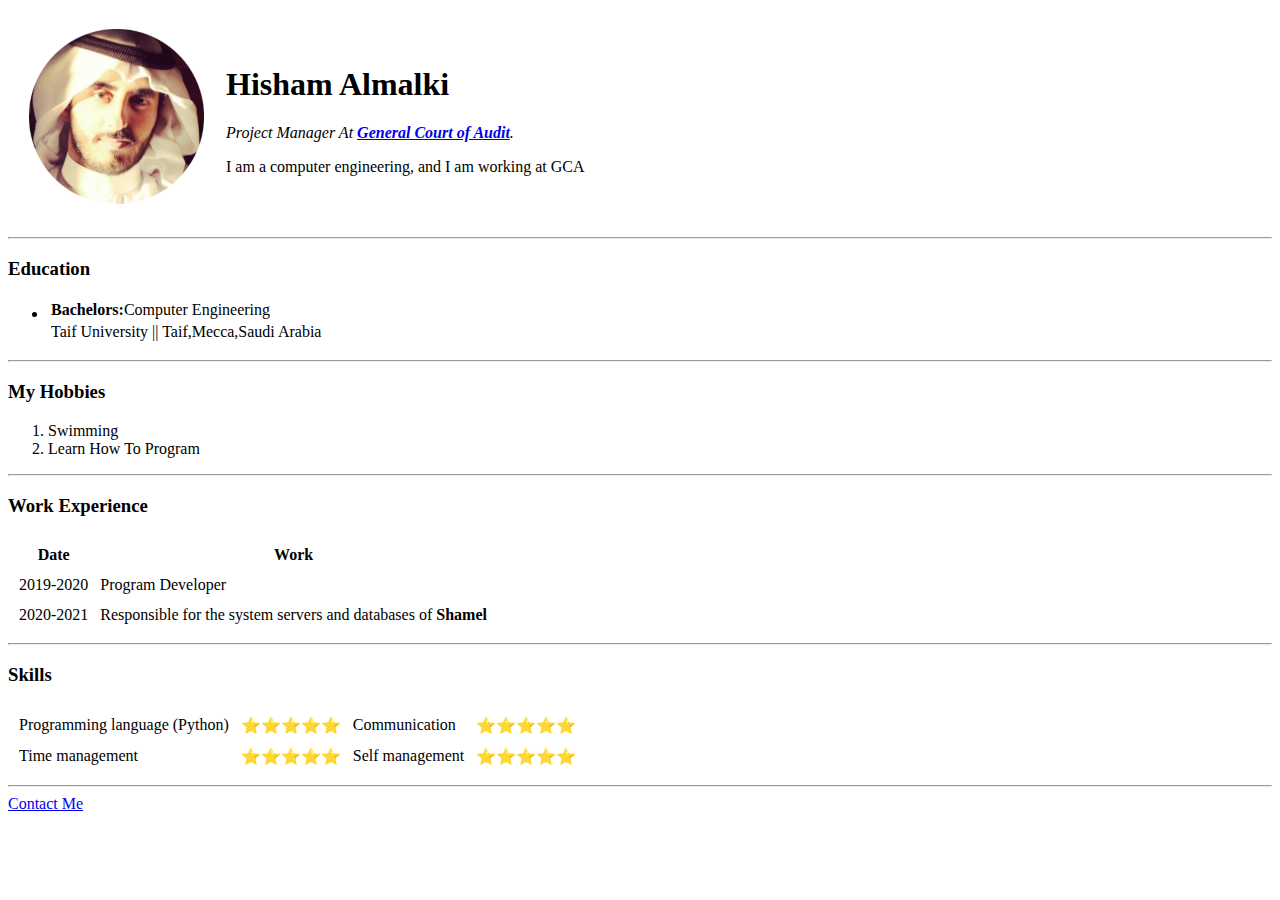
==== index.html @ 1a754b3f "add initial CV website files" ====
<!DOCTYPE html>
<html lang="en">
    <head>
        <meta charset="UTF-8">
        <title>Hisham's Persona Site</title>
    </head>
    <body>
        <table cellspacing="20">
            <tr>
                <td>
                    <img src="hisham.png" alt="hisham's profile pictures">
                </td>
                <td>
                    <h1>Hisham Almalki</h1>
                    <p><em>Project Manager At <strong><a href="https://www.gca.gov.sa/MenuDetails?id=2">General Court of Audit</a></strong>.</em></p>
                    <p>I am a computer engineering, and I am working at GCA</p>
                </td>
            </tr>
        </table>

        <hr>
        <h3>Education</h3>
        <ul>
            <li>
                <table>
                    <tr>
                        <td>
                            <strong>Bachelors:</strong>Computer Engineering
                        </td>
                    </tr>
                  <tr>
                        <td>
                            Taif University || Taif,Mecca,Saudi Arabia
                        </td>
                    </tr>
                </table>
            </li>

        </ul>
        <hr>
        <h3>My Hobbies</h3>
        <ol>
            <li>Swimming</li>
            <li>Learn How To Program</li>
        </ol>
        <hr>
        <h3>Work Experience</h3>
        <table cellspacing="10">
            <thead>
                <tr>
                <th>Date</th>
                <th>Work</th>
                </tr>
            </thead>
            <tbody>
            <tr>
                <td>
                    2019-2020
                </td>
                <td>
                    Program Developer
                </td>
            </tr>
            <tr>
                <td>
                    2020-2021
                </td>
                <td>
                    Responsible for the system servers and databases of <strong>Shamel</strong>
                </td>
            </tr>

            </tbody>

        </table>
        <hr>
        <h3>Skills</h3>
        <table cellspacing="10">
            <tr>
                <td>Programming language (Python)</td>
                <td>⭐⭐⭐⭐⭐</td>
                <td>Communication</td>
                <td>⭐⭐⭐⭐⭐</td>
            </tr>
            <tr>
                <td>Time management</td>
                <td>⭐⭐⭐⭐⭐</td>
                <td>Self management</td>
                <td>⭐⭐⭐⭐⭐</td>
            </tr>
        </table>

        <hr>
        <a href="contact.html">Contact Me</a>

    </body>
</html>
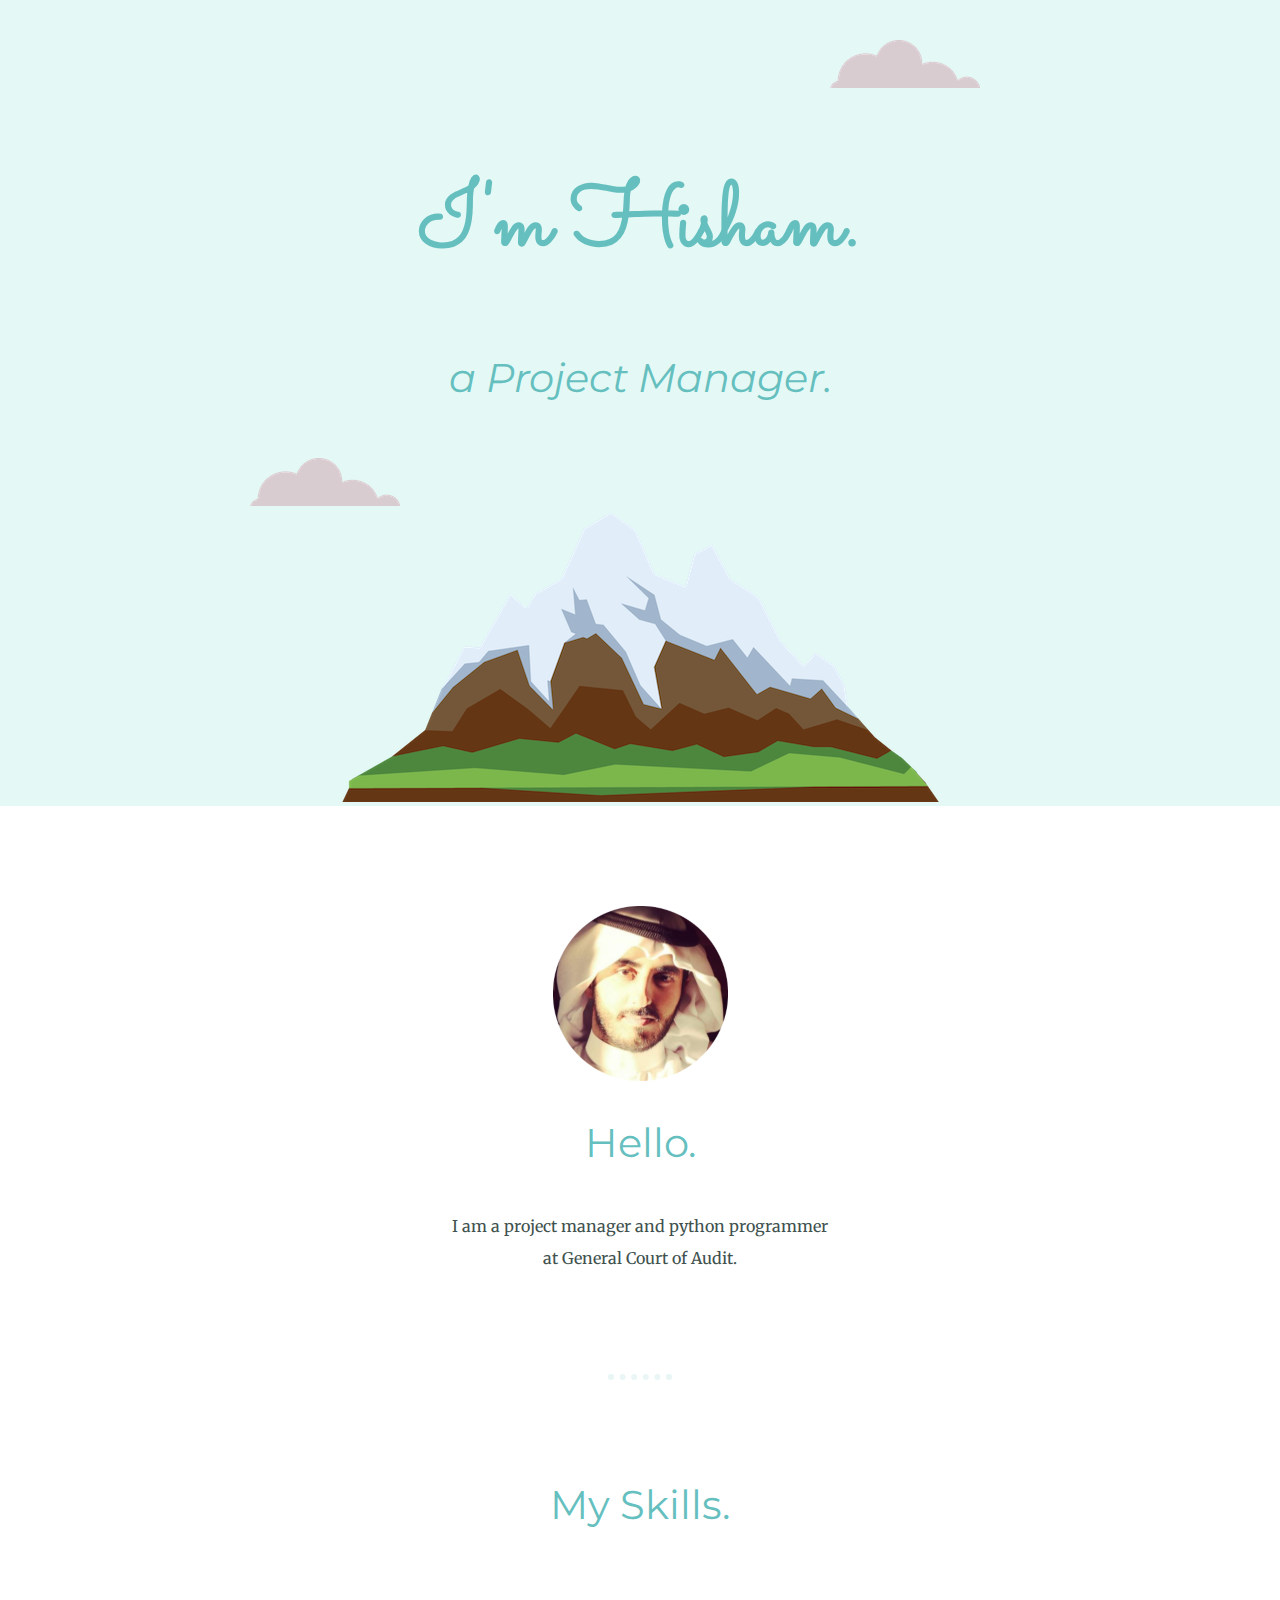
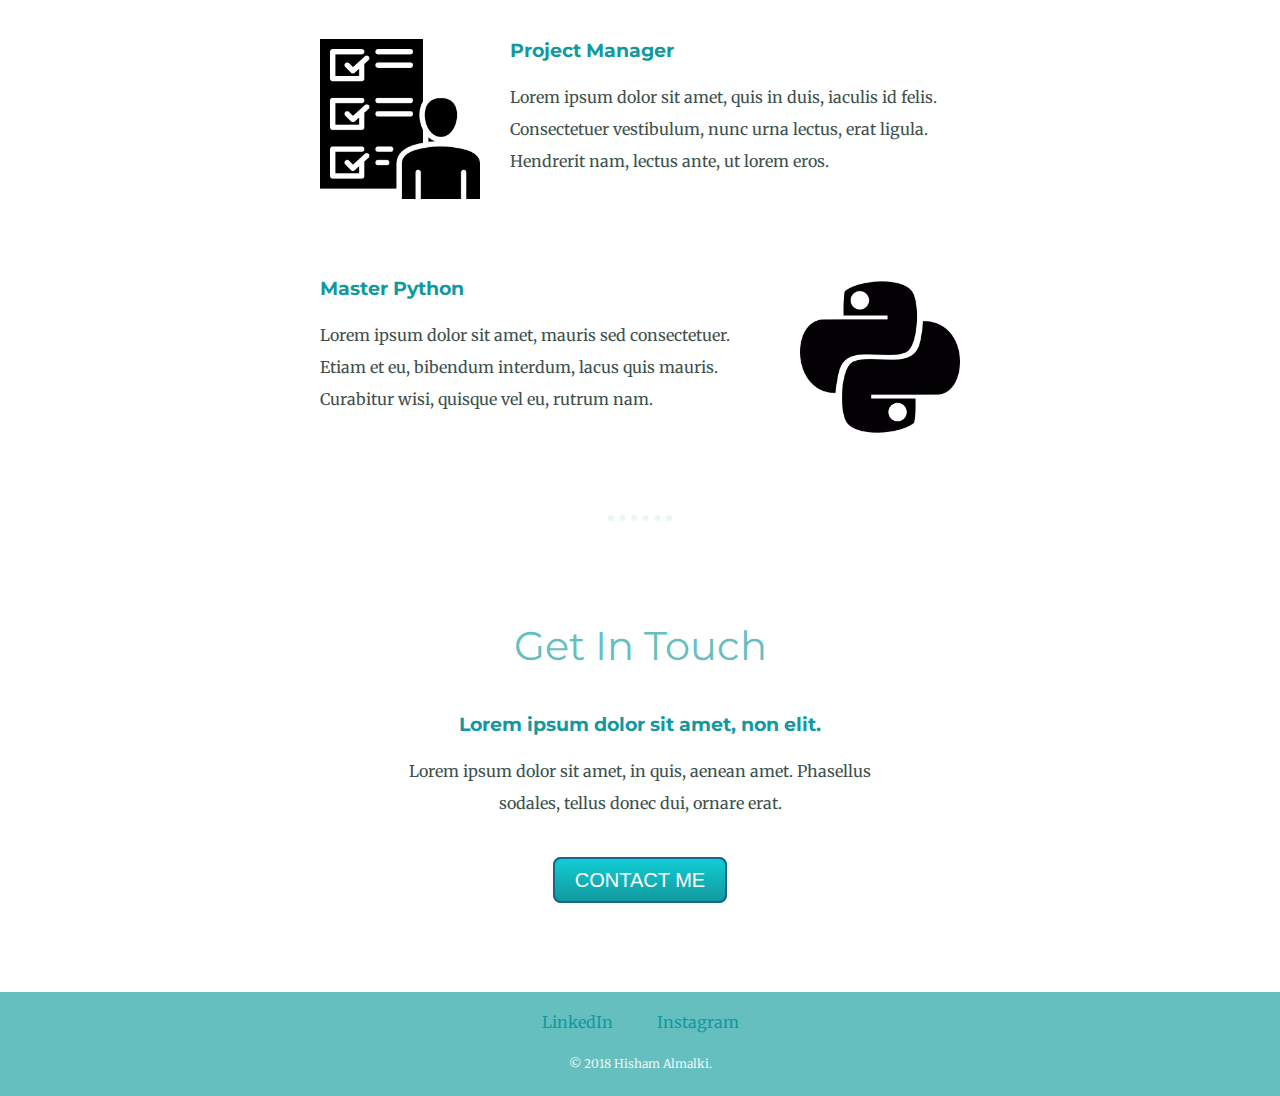
==== commit 4ba8ef2b: "Add files via upload" ====
--- a/index.html
+++ b/index.html
@@ -1,97 +1,59 @@
-<!DOCTYPE html>
-<html lang="en">
-    <head>
-        <meta charset="UTF-8">
-        <title>Hisham's Persona Site</title>
-    </head>
-    <body>
-        <table cellspacing="20">
-            <tr>
-                <td>
-                    <img src="hisham.png" alt="hisham's profile pictures">
-                </td>
-                <td>
-                    <h1>Hisham Almalki</h1>
-                    <p><em>Project Manager At <strong><a href="https://www.gca.gov.sa/MenuDetails?id=2">General Court of Audit</a></strong>.</em></p>
-                    <p>I am a computer engineering, and I am working at GCA</p>
-                </td>
-            </tr>
-        </table>
-
-        <hr>
-        <h3>Education</h3>
-        <ul>
-            <li>
-                <table>
-                    <tr>
-                        <td>
-                            <strong>Bachelors:</strong>Computer Engineering
-                        </td>
-                    </tr>
-                  <tr>
-                        <td>
-                            Taif University || Taif,Mecca,Saudi Arabia
-                        </td>
-                    </tr>
-                </table>
-            </li>
-
-        </ul>
-        <hr>
-        <h3>My Hobbies</h3>
-        <ol>
-            <li>Swimming</li>
-            <li>Learn How To Program</li>
-        </ol>
-        <hr>
-        <h3>Work Experience</h3>
-        <table cellspacing="10">
-            <thead>
-                <tr>
-                <th>Date</th>
-                <th>Work</th>
-                </tr>
-            </thead>
-            <tbody>
-            <tr>
-                <td>
-                    2019-2020
-                </td>
-                <td>
-                    Program Developer
-                </td>
-            </tr>
-            <tr>
-                <td>
-                    2020-2021
-                </td>
-                <td>
-                    Responsible for the system servers and databases of <strong>Shamel</strong>
-                </td>
-            </tr>
-
-            </tbody>
-
-        </table>
-        <hr>
-        <h3>Skills</h3>
-        <table cellspacing="10">
-            <tr>
-                <td>Programming language (Python)</td>
-                <td>⭐⭐⭐⭐⭐</td>
-                <td>Communication</td>
-                <td>⭐⭐⭐⭐⭐</td>
-            </tr>
-            <tr>
-                <td>Time management</td>
-                <td>⭐⭐⭐⭐⭐</td>
-                <td>Self management</td>
-                <td>⭐⭐⭐⭐⭐</td>
-            </tr>
-        </table>
-
-        <hr>
-        <a href="contact.html">Contact Me</a>
-
-    </body>
-</html>+<!DOCTYPE html>
+<html lang="en" dir="ltr">
+  <head>
+    <meta charset="utf-8">
+    <title>Hisham Almalki</title>
+    <link rel="stylesheet" href="css/styles.css">
+    <link rel="icon" href="favicon.ico">
+    <link rel="preconnect" href="https://fonts.googleapis.com">
+<link rel="preconnect" href="https://fonts.gstatic.com" crossorigin>
+<link href="https://fonts.googleapis.com/css2?family=Merriweather&family=Montserrat&family=Sacramento&display=swap" rel="stylesheet">
+  </head>
+  <body>
+
+    <div class="top-container">
+      <img class="top-cloud" src="images/cloud.png" alt="">
+      <h1>I'm Hisham.</h1>
+      <h2><em>a Project Manager.</em></h2>
+      <img class="bottom-cloud" src="images/cloud.png" alt="">
+      <img src="images/mountain.png" alt="">
+    </div>
+
+    <div class="middle-container">
+      <div class="profile">
+        <img src="images/hisham.png" alt="hisham's photo">
+        <h2>Hello.</h2>
+        <p class="intro">I am a project manager and python programmer at General Court of Audit.</p>
+      </div>
+      <hr>
+      <div class="skills">
+        <h2>My Skills.</h2>
+        <div class="skill-row">
+          <img class="pm" src="images/project-management.png" alt="chillies">
+          <h3>Project Manager</h3>
+          <p>Lorem ipsum dolor sit amet, quis in duis, iaculis id felis. Consectetuer vestibulum, nunc urna lectus, erat ligula. Hendrerit nam, lectus ante, ut lorem eros.</p>
+        </div>
+        <div class="skill-row">
+          <img class="python-logo" src="images/python.png" alt="chillies">
+          <h3>Master Python</h3>
+          <p>Lorem ipsum dolor sit amet, mauris sed consectetuer. Etiam et eu, bibendum interdum, lacus quis mauris. Curabitur wisi, quisque vel eu, rutrum nam.</p>
+        </div>
+      </div>
+      <hr>
+      <div class="contact-me">
+        <h2>Get In Touch</h2>
+        <h3>Lorem ipsum dolor sit amet, non elit.</h3>
+        <p>Lorem ipsum dolor sit amet, in quis, aenean amet. Phasellus sodales, tellus donec dui, ornare erat.</p>
+        <a class="btn" href="mailto:hisham-1441@hotmail.com">CONTACT ME</a>
+      </div>
+    </div>
+
+
+    <div class="bottom-container">
+      <a class="footer-link" href="https://www.linkedin.com/in/hisham-almalki-653abb21b/">LinkedIn</a>
+      <a class="footer-link" href="https://www.instagram.com/hisham1441/">Instagram</a>
+      <p class="coputights">© 2018 Hisham Almalki.</p>
+    </div>
+
+  </body>
+</html>
--- a/css/styles.css
+++ b/css/styles.css
@@ -0,0 +1,145 @@
+body{
+  color: #40514E;
+  margin: 0;
+  text-align: center;
+  font-family: 'Merriweather', serif;
+}
+
+h1{
+  font-size: 5.625rem;
+  margin-top: 50px auto 0 auto;
+  font-family: 'Sacramento', cursive;
+  color: #66BFBF;
+}
+
+h2{
+  font-size: 2.5rem;
+  font-family: 'Montserrat', sans-serif;
+  font-weight: normal;
+  color: #66BFBF;
+  padding-bottom: 10px;
+}
+
+h3{
+  font-family: 'Montserrat', sans-serif;
+  color: #11999E;
+}
+
+p{
+
+  line-height: 2;
+  margin-bottom: 50px;
+}
+
+hr{
+  border: dotted #EAF6F6 6px;
+  border-bottom: none;
+  width: 4%;
+  margin: 100px auto;
+}
+
+a{
+    color: #11999E;
+    font-family: 'Merriweather', serif;
+    margin: 10px 20px;
+    text-decoration: none;
+}
+
+a:hover{
+  color: #eaf6f6;
+
+}
+
+.top-container{
+
+  background-color: #E4F9F5;
+  position: relative;
+  padding-top: 100px;
+}
+
+.middle-container{
+  margin: 100px 0 ;
+}
+
+.bottom-container{
+  background-color: #66BFBF;
+  padding-top: 20px;
+  padding-bottom: 0;
+}
+
+.top-cloud{
+  position: absolute;
+  right: 300px;
+  top: 40px;
+}
+
+
+.bottom-cloud{
+  position: absolute;
+  left: 250px;
+  bottom: 300px;
+}
+
+.skill-row{
+  width: 50%;
+  margin: 100px auto 100px auto;
+  text-align: left;
+}
+
+.intro{
+  width: 30%;
+  margin:  auto;
+
+}
+
+.pm{
+  width: 25%;
+  float: left;
+  margin-right: 30px;
+}
+
+.python-logo{
+  width: 25%;
+  float: right;
+  margin-left: 30px;
+}
+
+.contact-me{
+  width: 40%;
+  margin: 40px auto 60px auto;
+}
+
+.btn {
+  background: #11CDD4;
+  background-image: -webkit-linear-gradient(top, #11CDD4, #11999E);
+  background-image: -moz-linear-gradient(top, #11CDD4, #11999E);
+  background-image: -ms-linear-gradient(top, #11CDD4, #11999E);
+  background-image: -o-linear-gradient(top, #11CDD4, #11999E);
+  background-image: linear-gradient(to bottom, #11CDD4, #11999E);
+  -webkit-border-radius: 8;
+  -moz-border-radius: 8;
+  border-radius: 8px;
+  font-family: Arial;
+  color: #ffffff;
+  font-size: 20px;
+  padding: 10px 20px 10px 20px;
+  border: solid #1f628d 2px;
+  text-decoration: none;
+}
+
+.btn:hover {
+  background: #30E3CB;
+  background-image: -webkit-linear-gradient(top, #30E3CB, #2BC4AD);
+  background-image: -moz-linear-gradient(top, #30E3CB, #2BC4AD);
+  background-image: -ms-linear-gradient(top, #30E3CB, #2BC4AD);
+  background-image: -o-linear-gradient(top, #30E3CB, #2BC4AD);
+  background-image: linear-gradient(to bottom, #30E3CB, #2BC4AD);
+  text-decoration: none;
+}
+
+.coputights{
+  color: #eaf6f6;
+  font-size: 0.75rem;
+  padding: 20px;
+  margin: auto;
+}
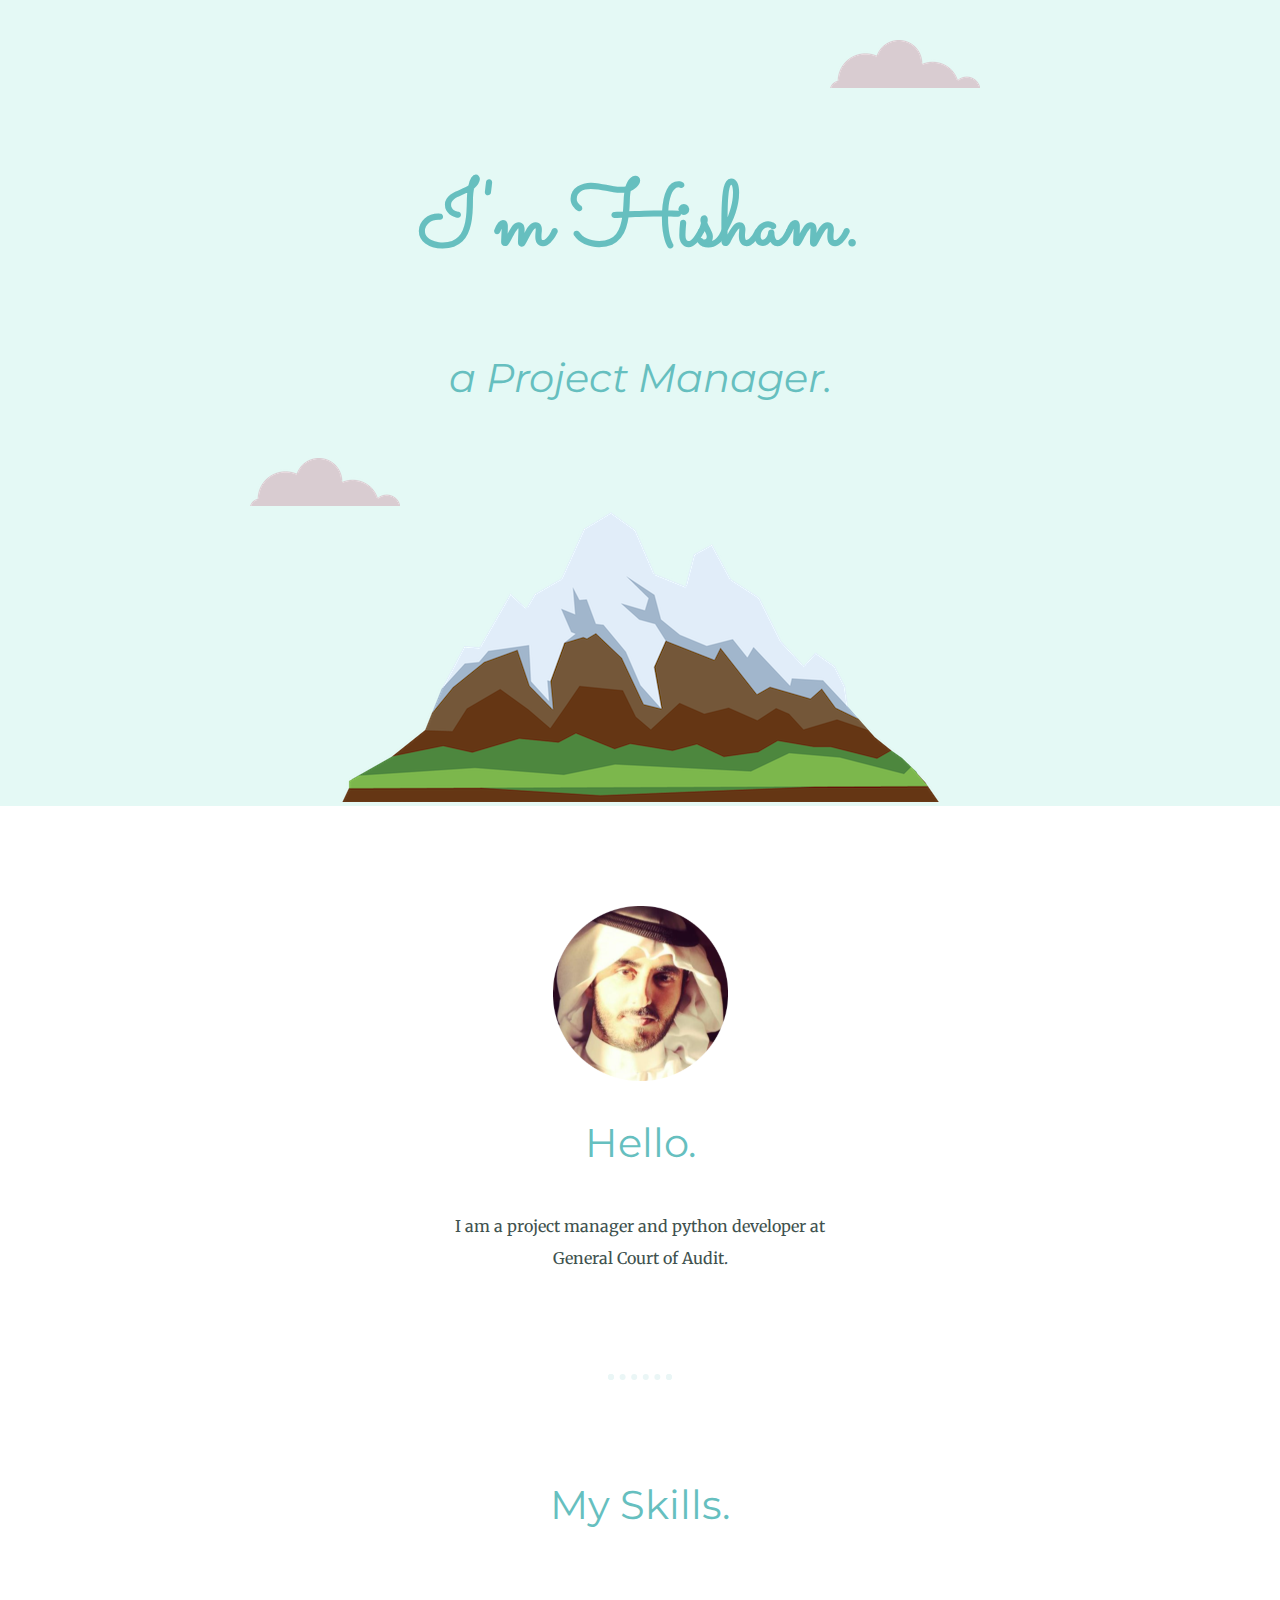
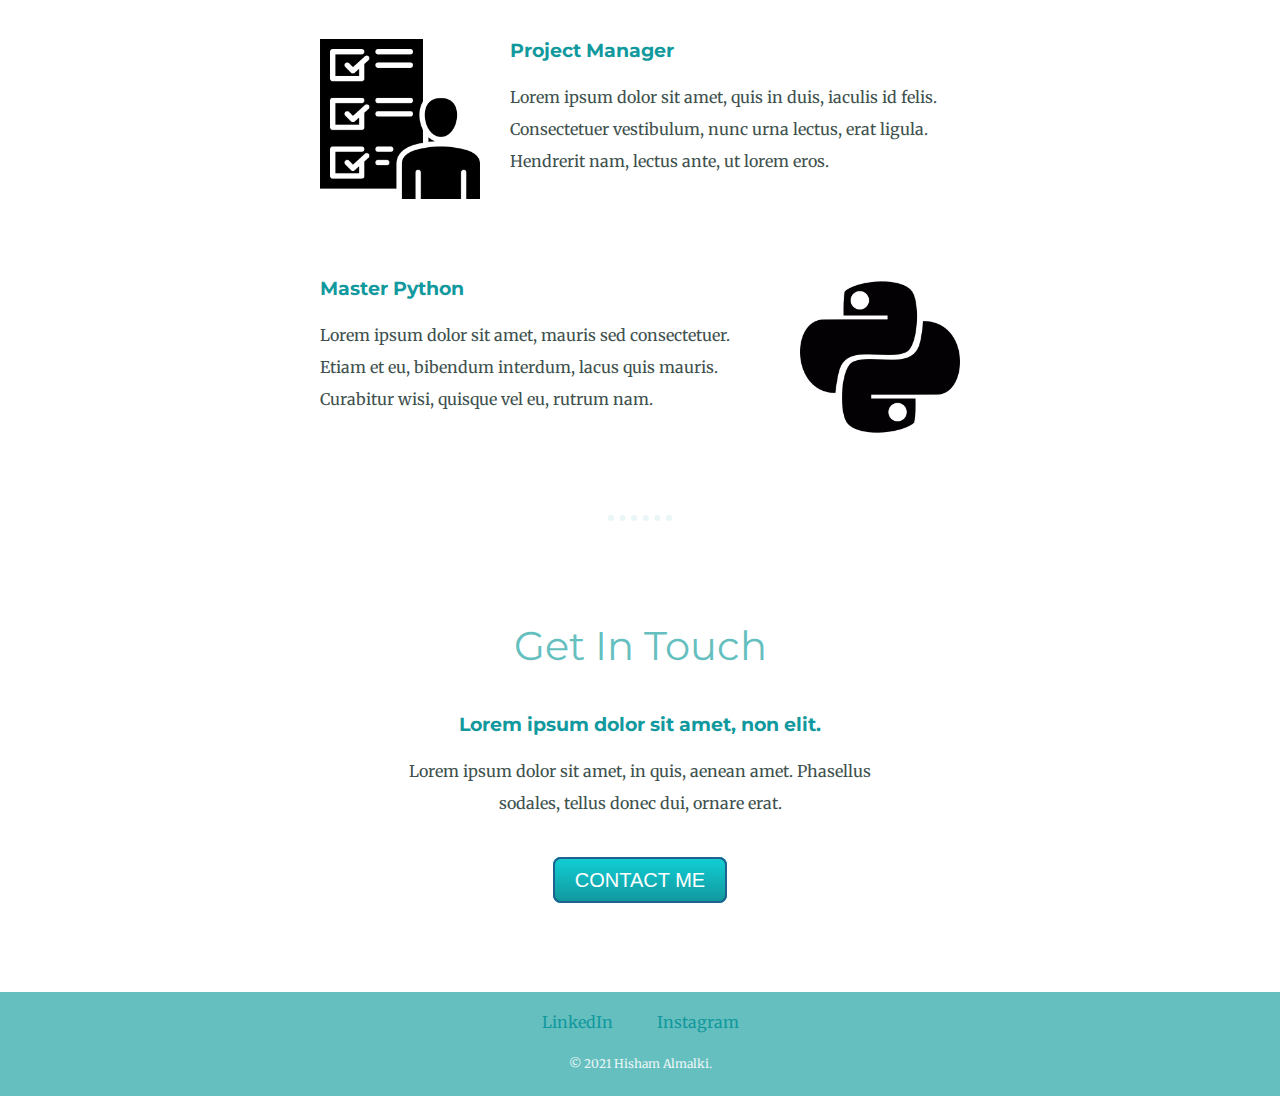
==== commit 9cf28a1e: "Add files via upload" ====
--- a/index.html
+++ b/index.html
@@ -23,7 +23,7 @@
       <div class="profile">
         <img src="images/hisham.png" alt="hisham's photo">
         <h2>Hello.</h2>
-        <p class="intro">I am a project manager and python programmer at General Court of Audit.</p>
+        <p class="intro">I am a project manager and python developer at General Court of Audit.</p>
       </div>
       <hr>
       <div class="skills">
@@ -52,7 +52,7 @@
     <div class="bottom-container">
       <a class="footer-link" href="https://www.linkedin.com/in/hisham-almalki-653abb21b/">LinkedIn</a>
       <a class="footer-link" href="https://www.instagram.com/hisham1441/">Instagram</a>
-      <p class="coputights">© 2018 Hisham Almalki.</p>
+      <p class="coputights">© 2021 Hisham Almalki.</p>
     </div>
 
   </body>
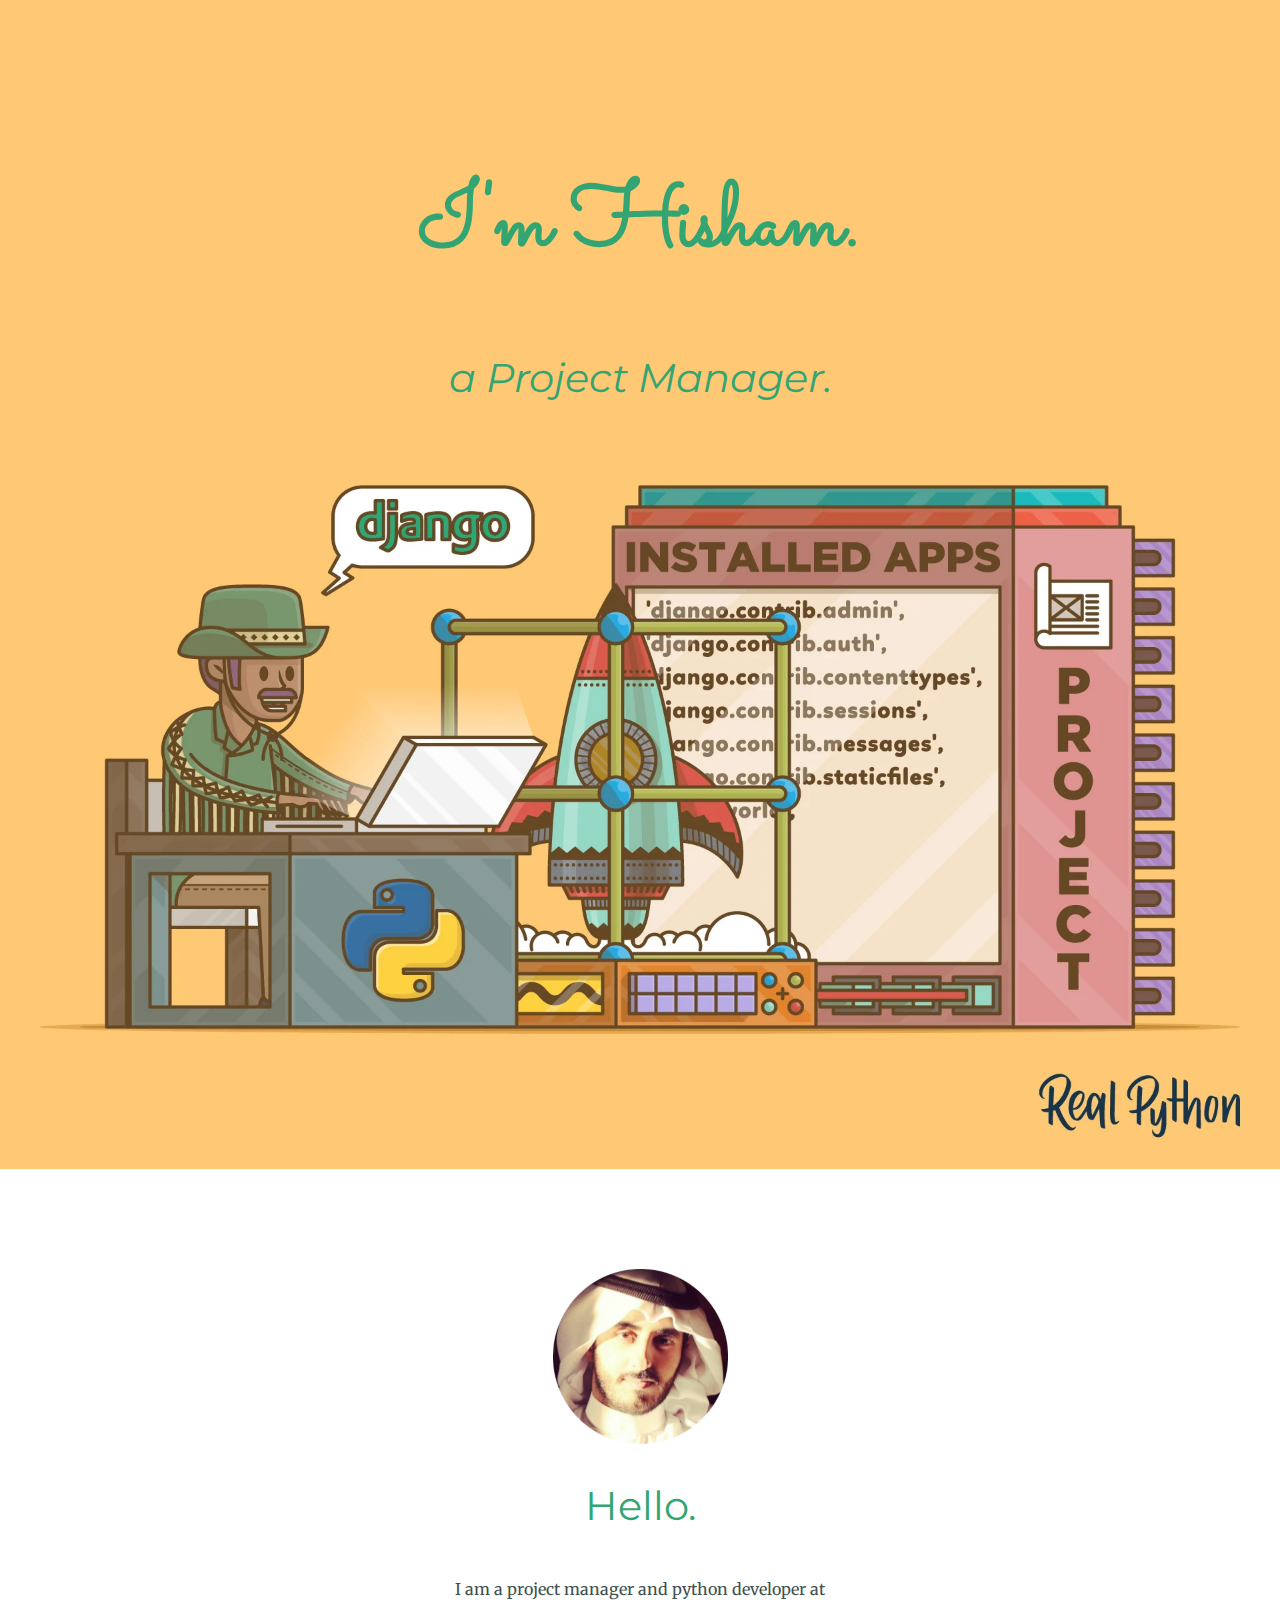
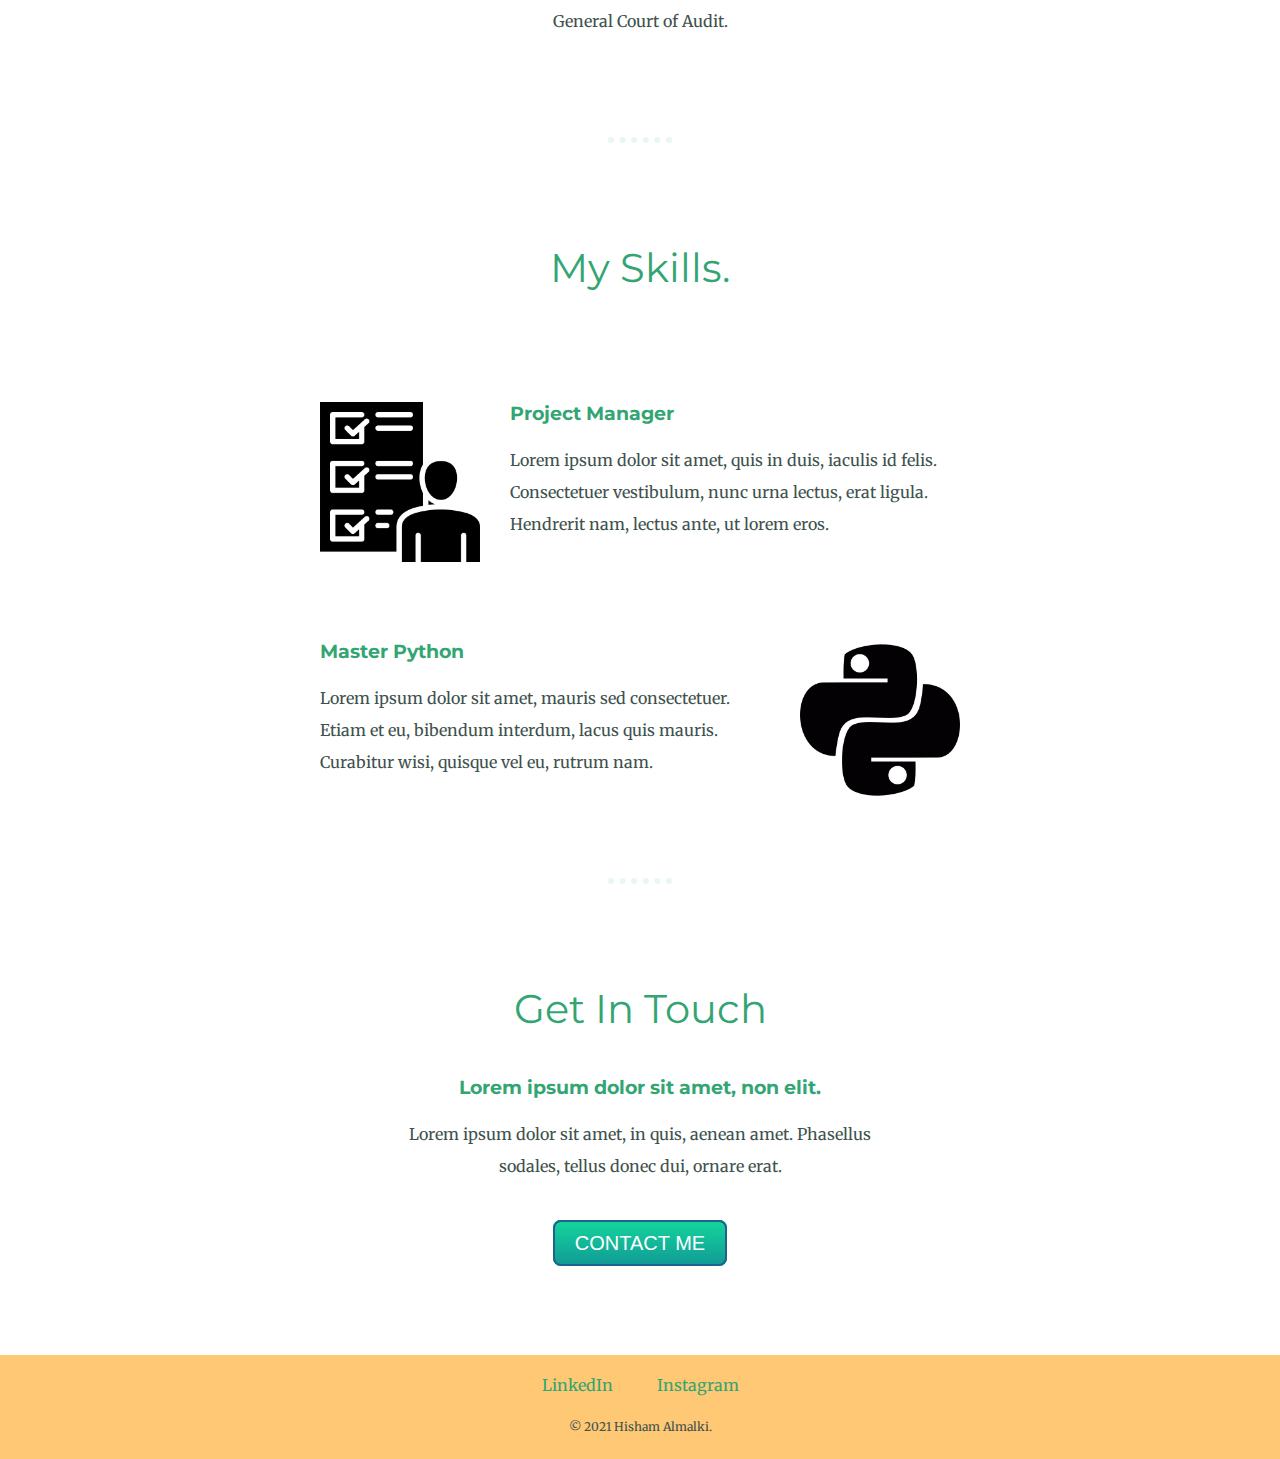
==== commit 3e80058d: "Add files via upload" ====
--- a/index.html
+++ b/index.html
@@ -12,11 +12,9 @@
   <body>
 
     <div class="top-container">
-      <img class="top-cloud" src="images/cloud.png" alt="">
       <h1>I'm Hisham.</h1>
       <h2><em>a Project Manager.</em></h2>
-      <img class="bottom-cloud" src="images/cloud.png" alt="">
-      <img src="images/mountain.png" alt="">
+      <img class="back-ground" src="images/back-ground.png" alt="">
     </div>
 
     <div class="middle-container">
--- a/css/styles.css
+++ b/css/styles.css
@@ -9,20 +9,20 @@
   font-size: 5.625rem;
   margin-top: 50px auto 0 auto;
   font-family: 'Sacramento', cursive;
-  color: #66BFBF;
+  color: #33a573;
 }
 
 h2{
   font-size: 2.5rem;
   font-family: 'Montserrat', sans-serif;
   font-weight: normal;
-  color: #66BFBF;
+  color: #33a573;
   padding-bottom: 10px;
 }
 
 h3{
   font-family: 'Montserrat', sans-serif;
-  color: #11999E;
+  color: #33a573;
 }
 
 p{
@@ -39,7 +39,7 @@
 }
 
 a{
-    color: #11999E;
+    color: #33a573;
     font-family: 'Merriweather', serif;
     margin: 10px 20px;
     text-decoration: none;
@@ -52,7 +52,7 @@
 
 .top-container{
 
-  background-color: #E4F9F5;
+  background-color: #ffc874;
   position: relative;
   padding-top: 100px;
 }
@@ -62,23 +62,12 @@
 }
 
 .bottom-container{
-  background-color: #66BFBF;
+  background-color: #ffc874;
   padding-top: 20px;
   padding-bottom: 0;
 }
 
-.top-cloud{
-  position: absolute;
-  right: 300px;
-  top: 40px;
-}
 
-
-.bottom-cloud{
-  position: absolute;
-  left: 250px;
-  bottom: 300px;
-}
 
 .skill-row{
   width: 50%;
@@ -110,12 +99,12 @@
 }
 
 .btn {
-  background: #11CDD4;
-  background-image: -webkit-linear-gradient(top, #11CDD4, #11999E);
-  background-image: -moz-linear-gradient(top, #11CDD4, #11999E);
-  background-image: -ms-linear-gradient(top, #11CDD4, #11999E);
-  background-image: -o-linear-gradient(top, #11CDD4, #11999E);
-  background-image: linear-gradient(to bottom, #11CDD4, #11999E);
+  background: #13d49d;
+  background-image: -webkit-linear-gradient(top, #13d49d, #119c95);
+  background-image: -moz-linear-gradient(top, #13d49d, #119c95);
+  background-image: -ms-linear-gradient(top, #13d49d, #119c95);
+  background-image: -o-linear-gradient(top, #13d49d, #119c95);
+  background-image: linear-gradient(to bottom, #13d49d, #119c95);
   -webkit-border-radius: 8;
   -moz-border-radius: 8;
   border-radius: 8px;
@@ -128,18 +117,22 @@
 }
 
 .btn:hover {
-  background: #30E3CB;
-  background-image: -webkit-linear-gradient(top, #30E3CB, #2BC4AD);
-  background-image: -moz-linear-gradient(top, #30E3CB, #2BC4AD);
-  background-image: -ms-linear-gradient(top, #30E3CB, #2BC4AD);
-  background-image: -o-linear-gradient(top, #30E3CB, #2BC4AD);
-  background-image: linear-gradient(to bottom, #30E3CB, #2BC4AD);
+  background: #36e373;
+  background-image: -webkit-linear-gradient(top, #36e373, #2dc25c);
+  background-image: -moz-linear-gradient(top, #36e373, #2dc25c);
+  background-image: -ms-linear-gradient(top, #36e373, #2dc25c);
+  background-image: -o-linear-gradient(top, #36e373, #2dc25c);
+  background-image: linear-gradient(to bottom, #36e373, #2dc25c);
   text-decoration: none;
 }
 
 .coputights{
-  color: #eaf6f6;
+  color: #40514E;
   font-size: 0.75rem;
   padding: 20px;
   margin: auto;
 }
+
+.back-ground{
+  width: 100%;
+}
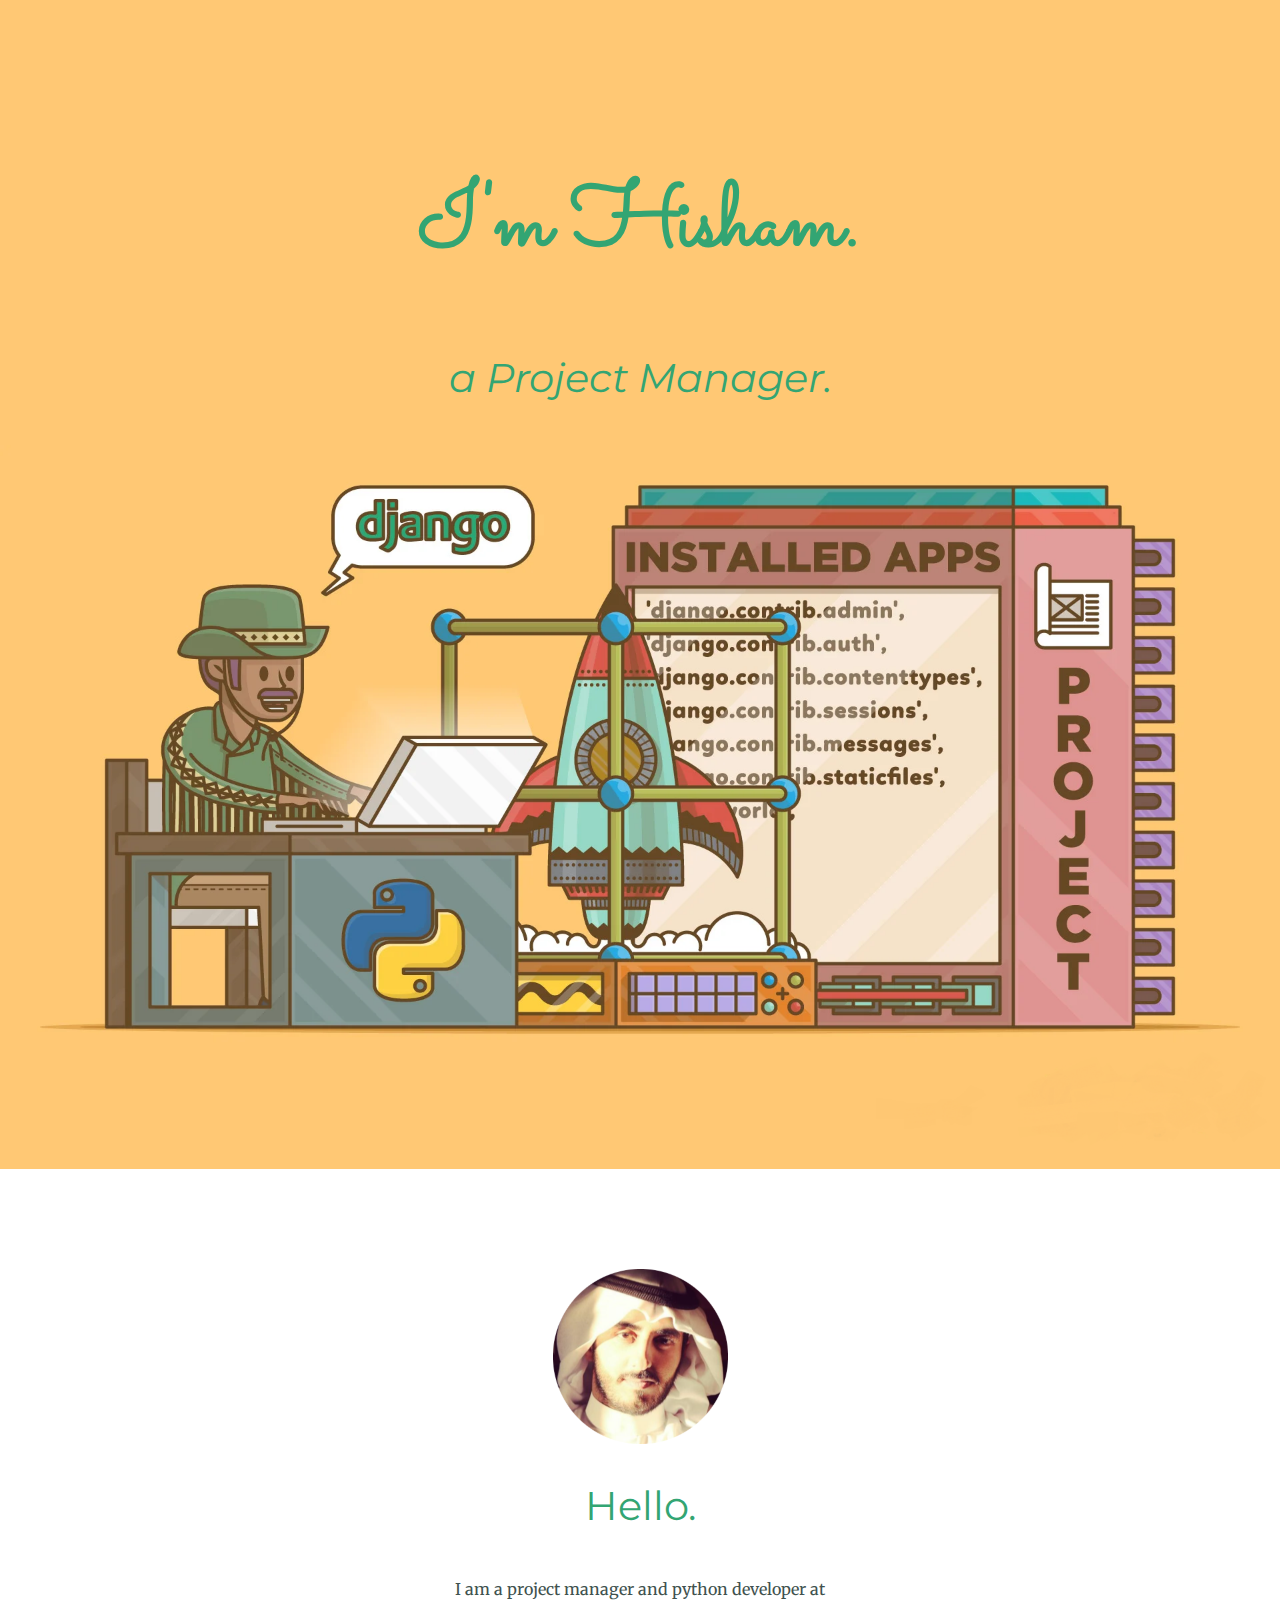
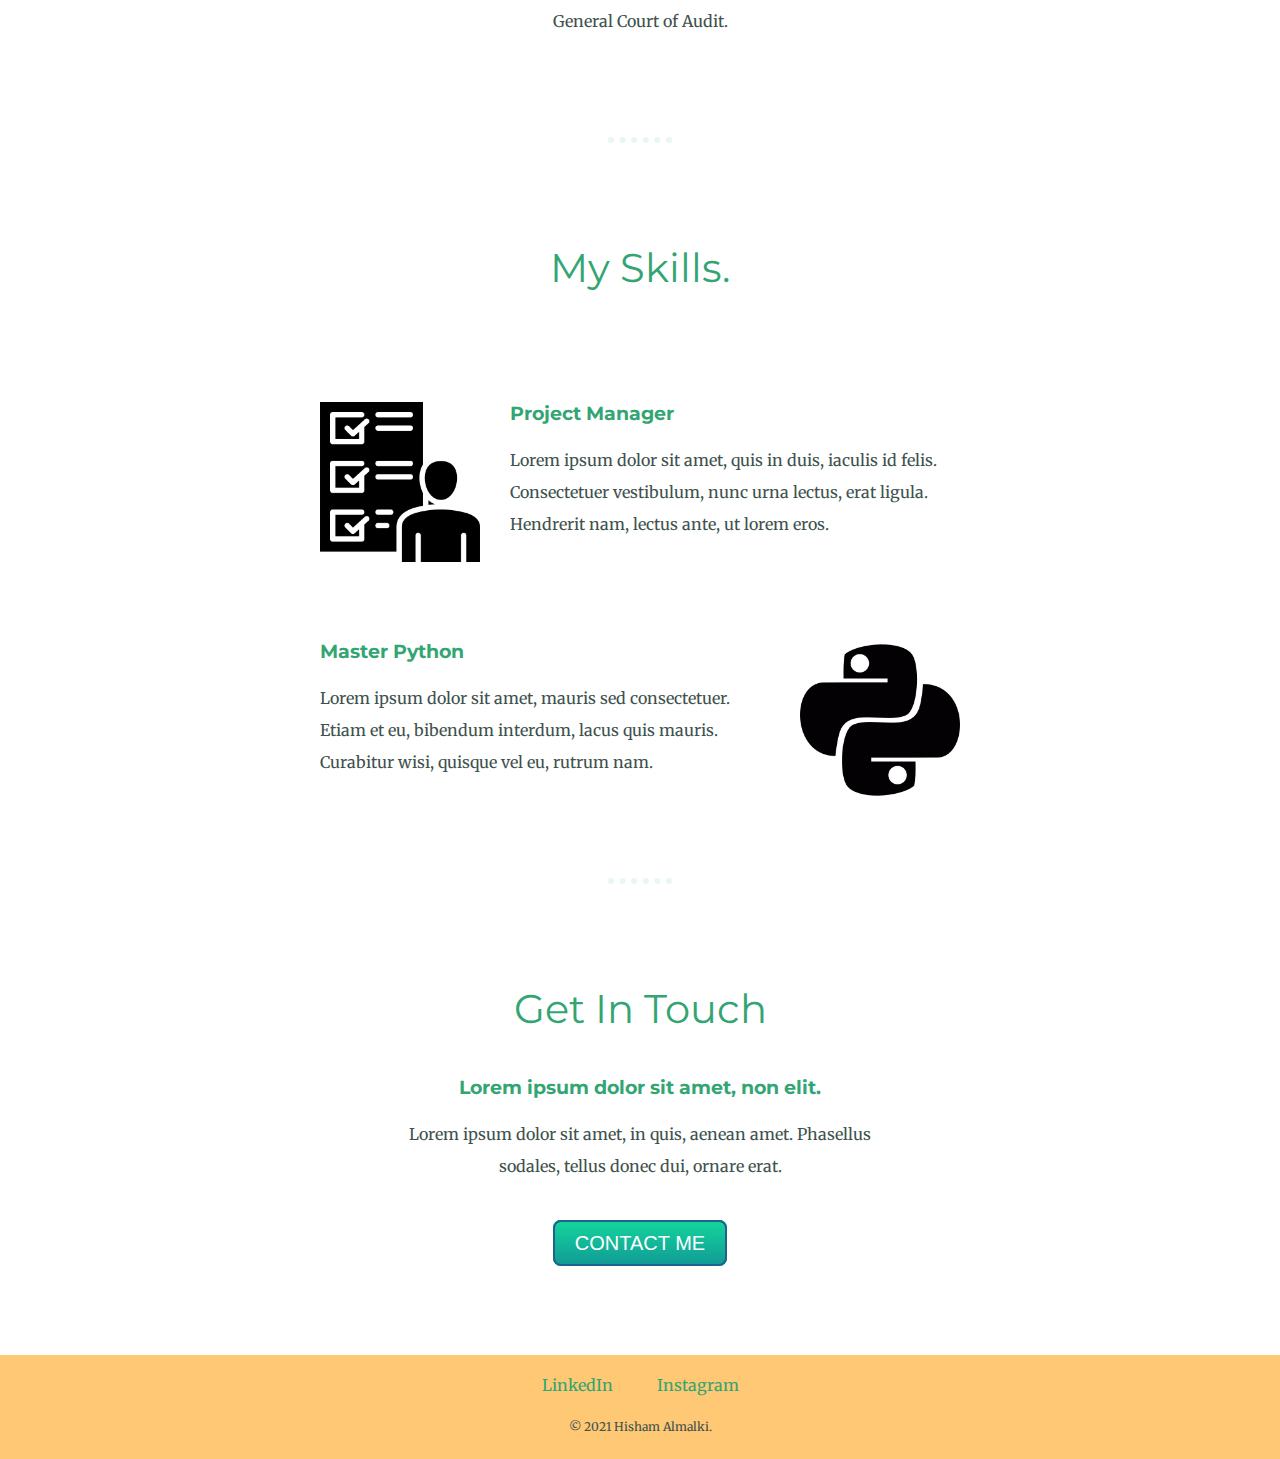
==== commit 36407500: "Add files via upload" ====
--- a/index.html
+++ b/index.html
@@ -14,7 +14,7 @@
     <div class="top-container">
       <h1>I'm Hisham.</h1>
       <h2><em>a Project Manager.</em></h2>
-      <img class="back-ground" src="images/back-ground.png" alt="">
+      <img class="back-ground" src="images/back-ground.png" alt="back-ground">
     </div>
 
     <div class="middle-container">
@@ -27,12 +27,12 @@
       <div class="skills">
         <h2>My Skills.</h2>
         <div class="skill-row">
-          <img class="pm" src="images/project-management.png" alt="chillies">
+          <img class="pm" src="images/project-management.png" alt="PM">
           <h3>Project Manager</h3>
           <p>Lorem ipsum dolor sit amet, quis in duis, iaculis id felis. Consectetuer vestibulum, nunc urna lectus, erat ligula. Hendrerit nam, lectus ante, ut lorem eros.</p>
         </div>
         <div class="skill-row">
-          <img class="python-logo" src="images/python.png" alt="chillies">
+          <img class="python-logo" src="images/python.png" alt="python-logo">
           <h3>Master Python</h3>
           <p>Lorem ipsum dolor sit amet, mauris sed consectetuer. Etiam et eu, bibendum interdum, lacus quis mauris. Curabitur wisi, quisque vel eu, rutrum nam.</p>
         </div>
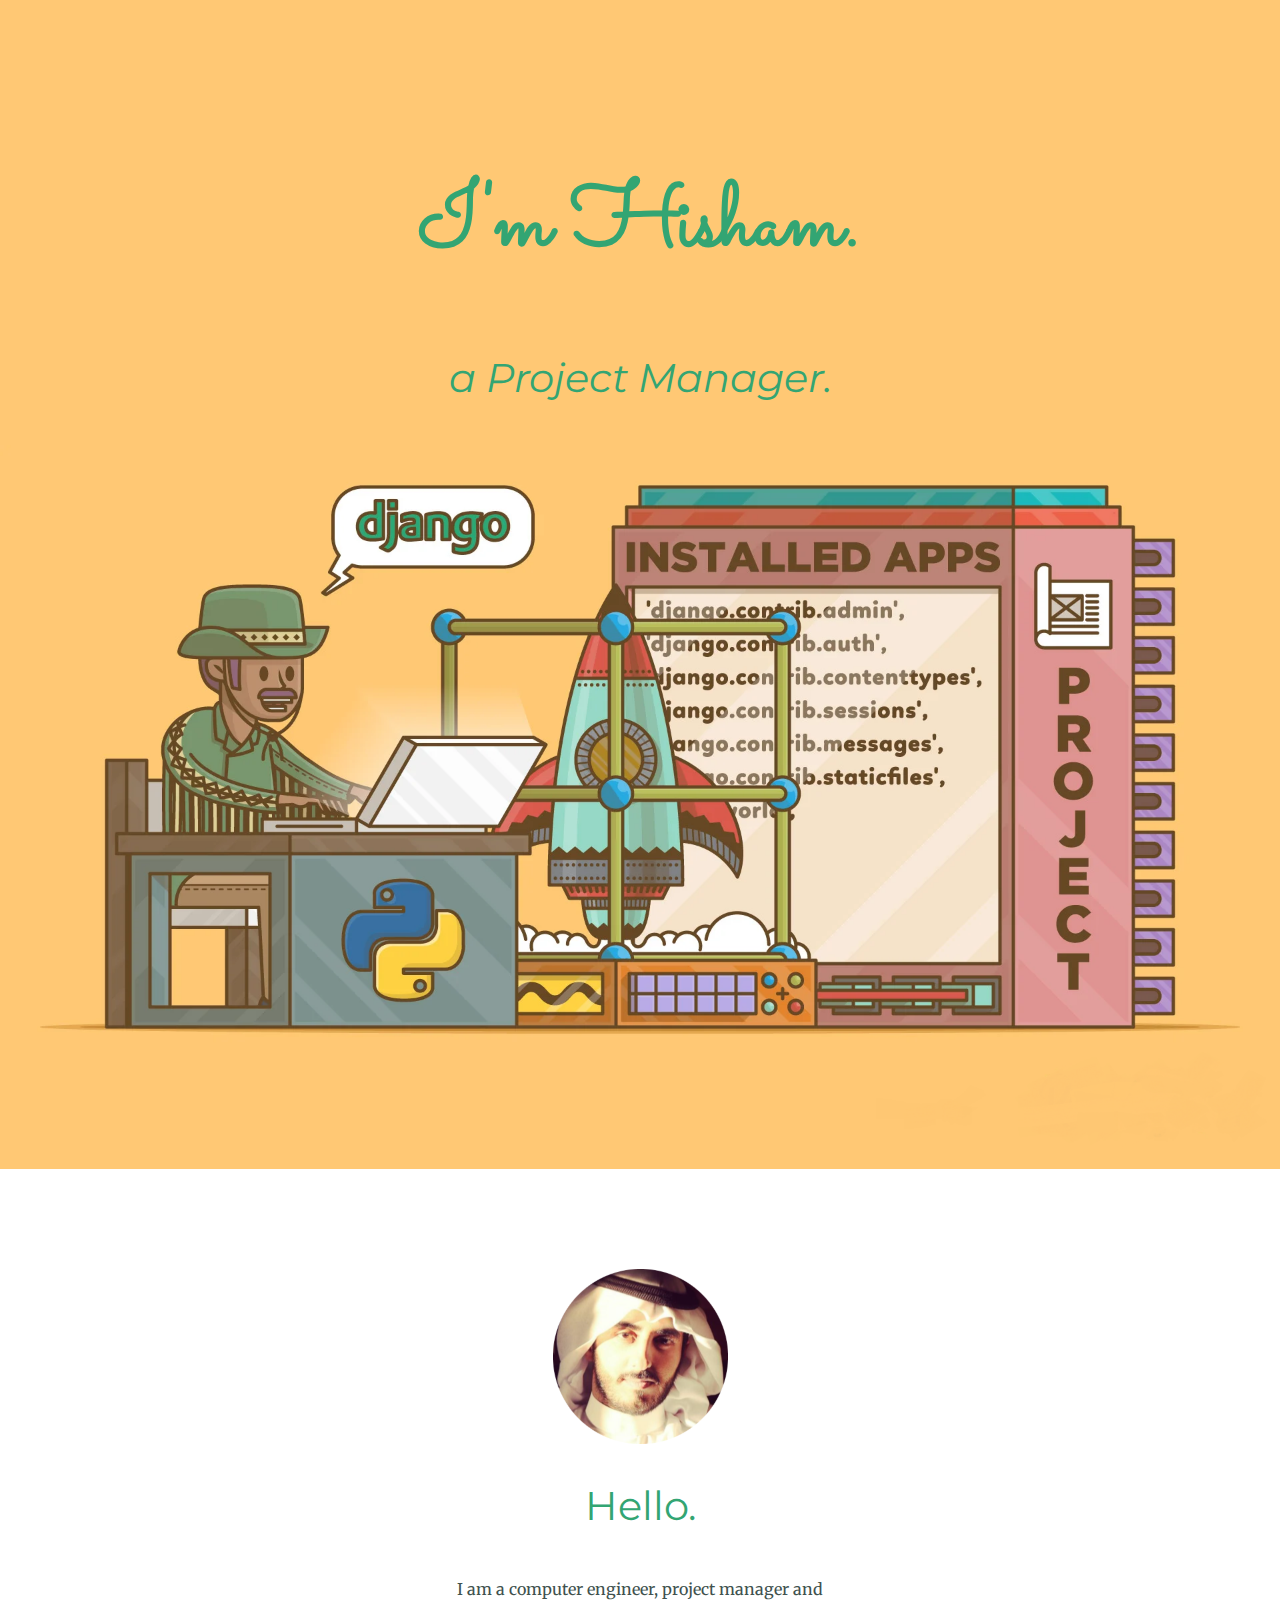
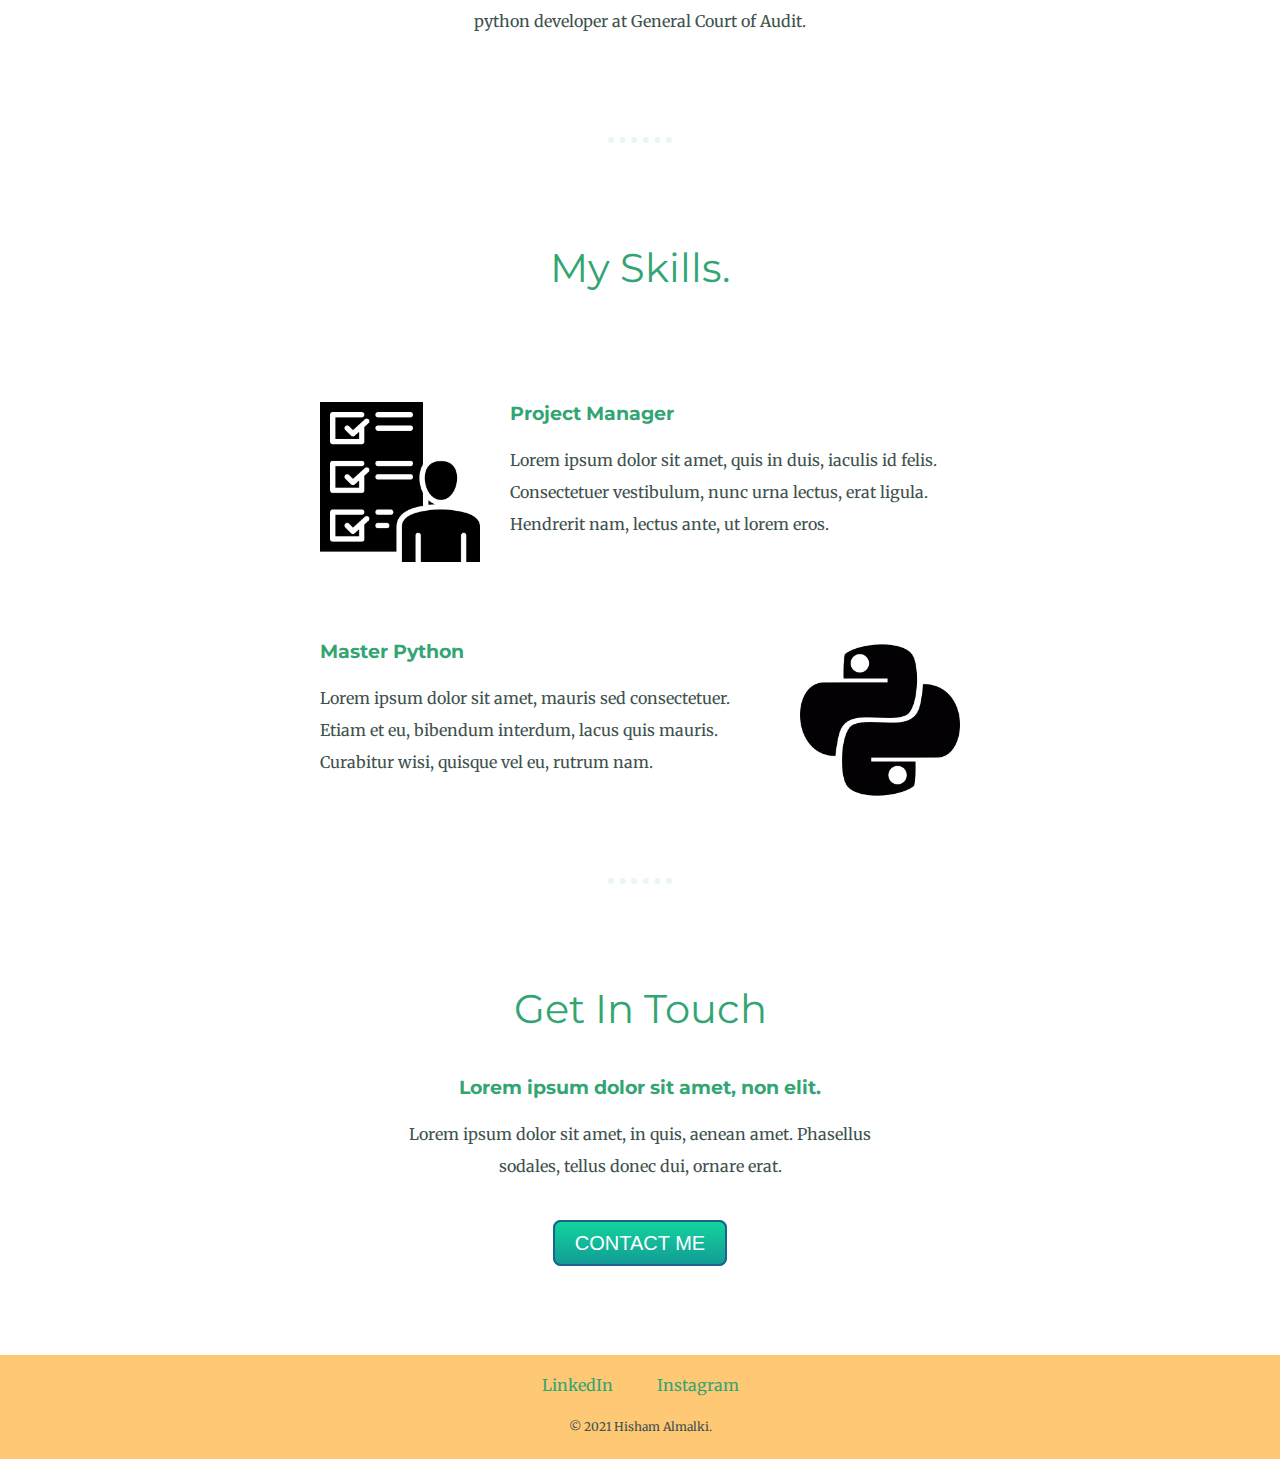
==== commit ebd4fad2: "Add files via upload" ====
--- a/index.html
+++ b/index.html
@@ -21,7 +21,7 @@
       <div class="profile">
         <img src="images/hisham.png" alt="hisham's photo">
         <h2>Hello.</h2>
-        <p class="intro">I am a project manager and python developer at General Court of Audit.</p>
+        <p class="intro">I am a computer engineer, project manager and python developer at General Court of Audit.</p>
       </div>
       <hr>
       <div class="skills">
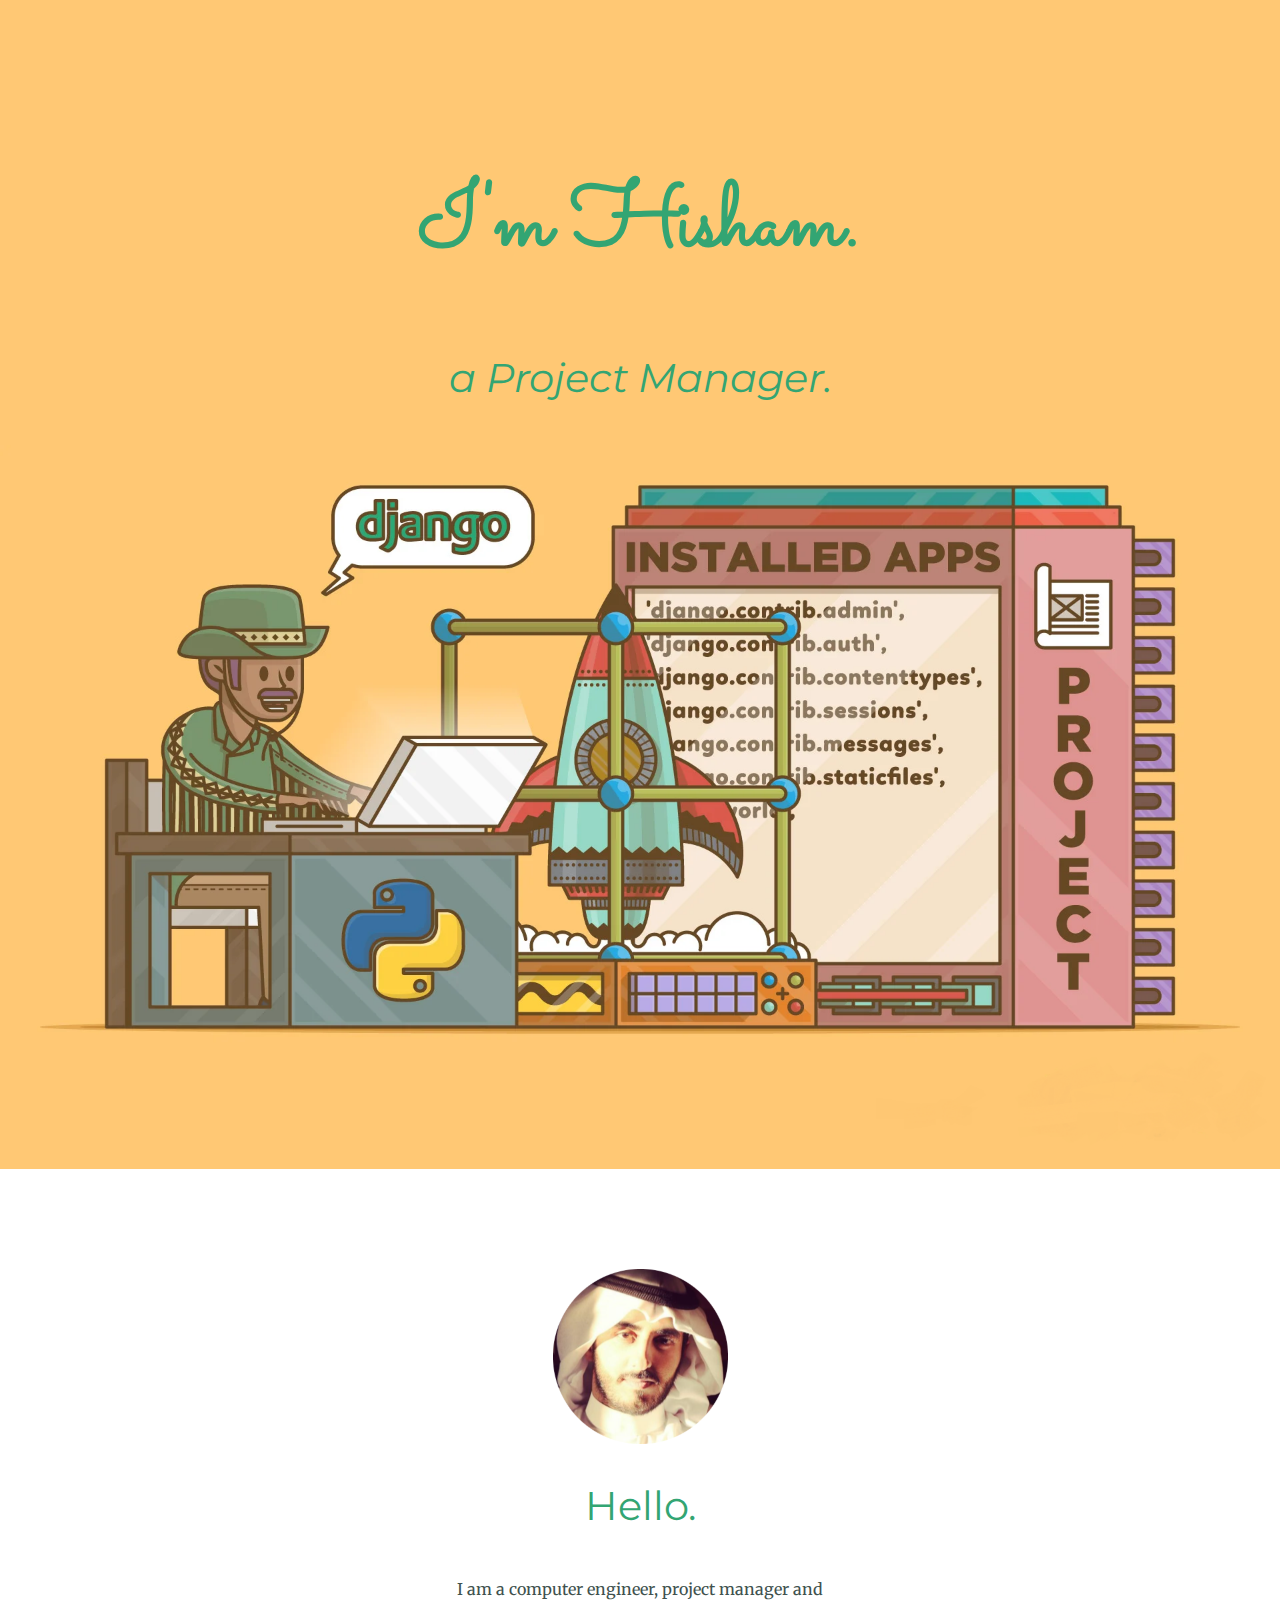
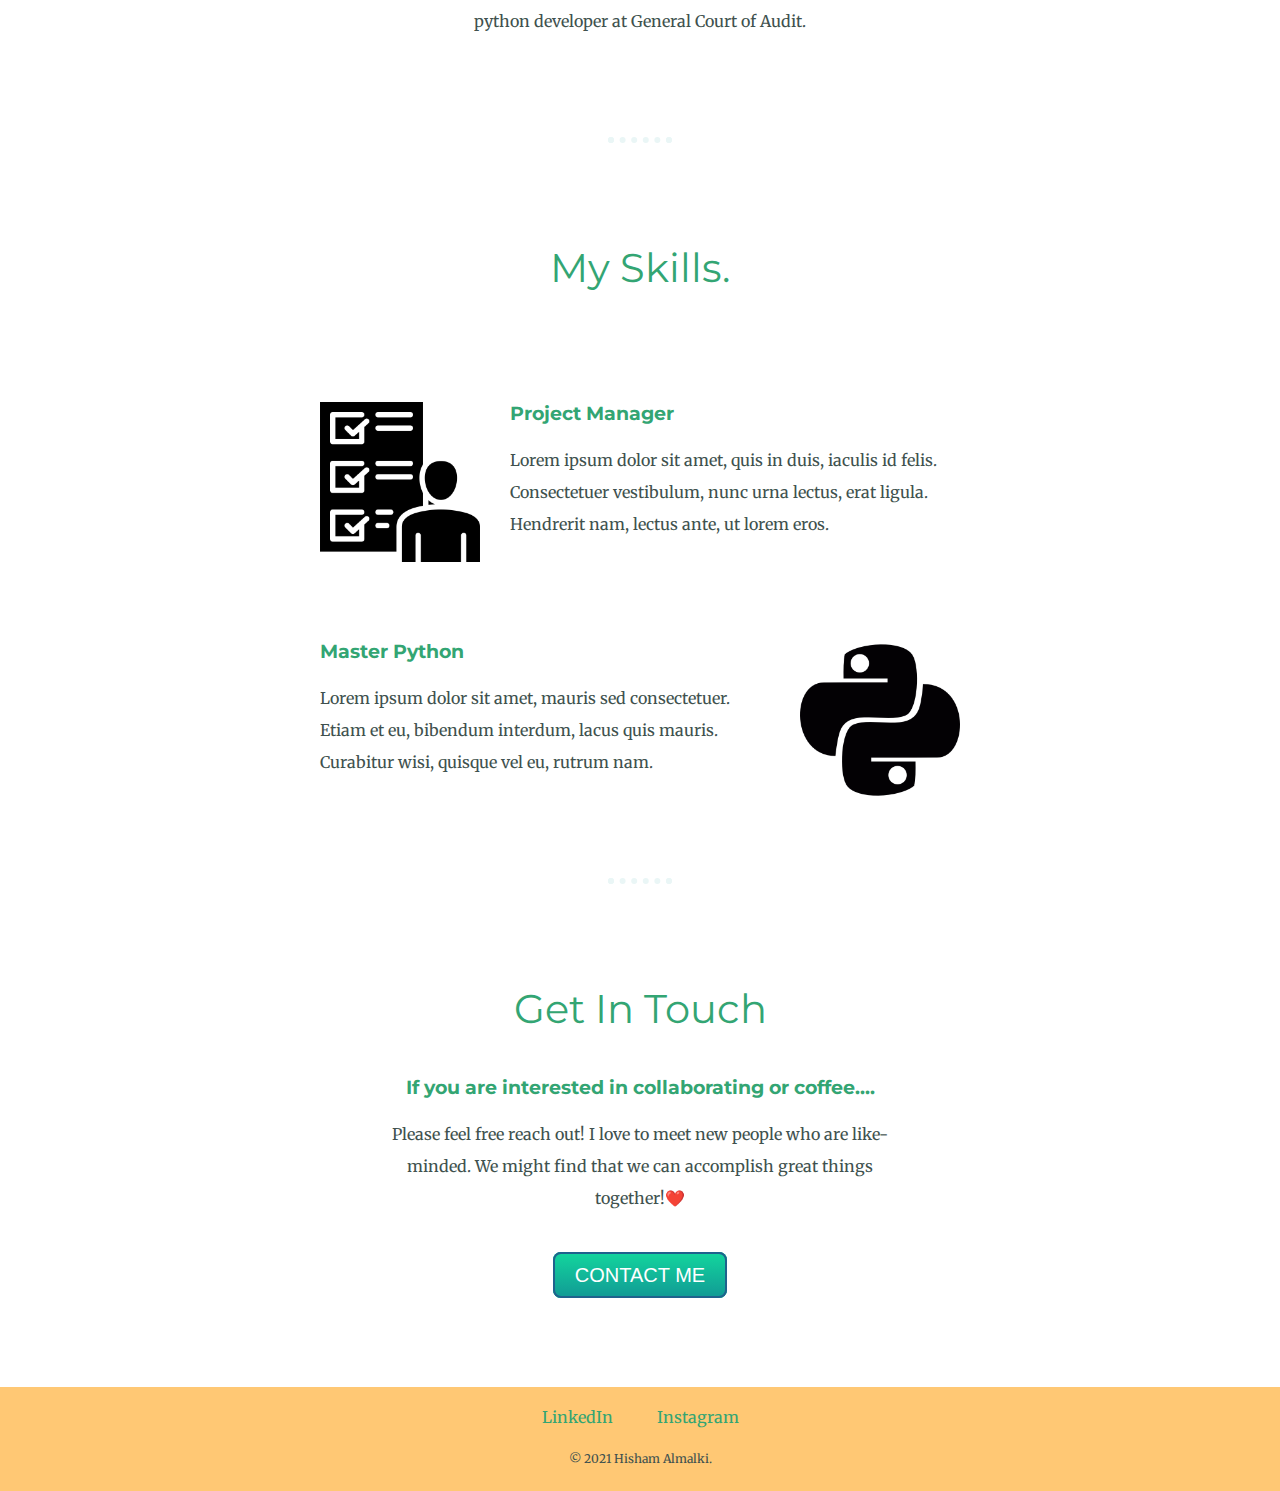
==== commit 639c57b9: "Add files via upload" ====
--- a/index.html
+++ b/index.html
@@ -40,8 +40,8 @@
       <hr>
       <div class="contact-me">
         <h2>Get In Touch</h2>
-        <h3>Lorem ipsum dolor sit amet, non elit.</h3>
-        <p>Lorem ipsum dolor sit amet, in quis, aenean amet. Phasellus sodales, tellus donec dui, ornare erat.</p>
+        <h3>If you are interested in collaborating or coffee....</h3>
+        <p>Please feel free reach out! I love to meet new people who are like-minded. We might find that we can accomplish great things together!❤️</p>
         <a class="btn" href="mailto:hisham-1441@hotmail.com">CONTACT ME</a>
       </div>
     </div>
